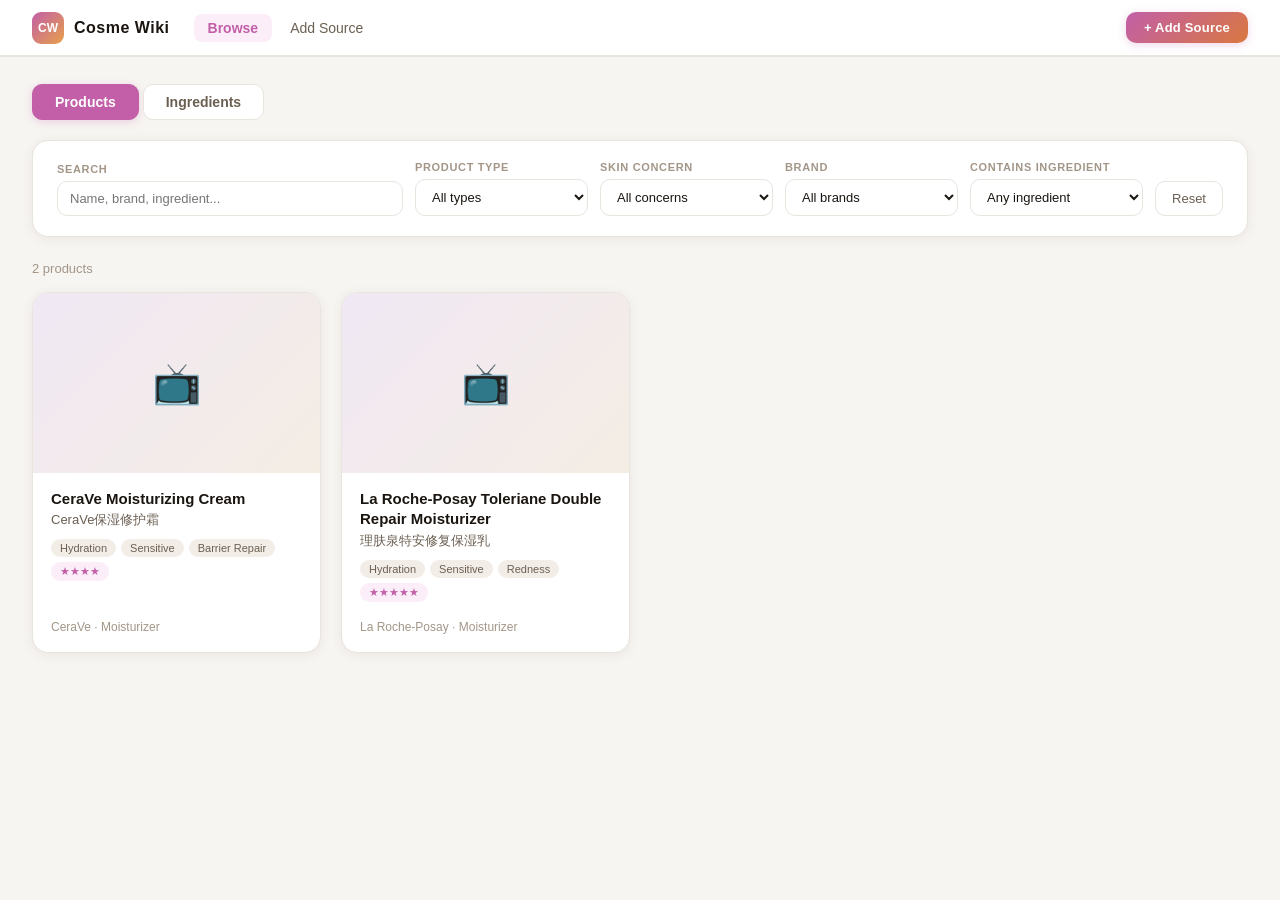
==== index.html @ 4647a8ac "Initial commit: Cosme Wiki product/ingredient database Static web app with bilingual EN/ZH product a" ====
<!DOCTYPE html>
<html lang="en">
<head>
  <meta charset="UTF-8">
  <meta name="viewport" content="width=device-width, initial-scale=1.0">
  <title>Cosme Wiki — Browse</title>
  <link rel="stylesheet" href="assets/style.css">
</head>
<body>

<div id="nav-placeholder"></div>

<div class="page">

  <!-- Tabs -->
  <div class="tabs" id="tabs">
    <button class="tab active" onclick="switchTab('products', this)">Products</button>
    <button class="tab" onclick="switchTab('ingredients', this)">Ingredients</button>
  </div>

  <!-- Filter bar -->
  <div class="filter-bar" id="filter-bar">
    <!-- Products filters -->
    <div class="filter-group filter-search" id="f-search-wrap">
      <div class="filter-label">Search</div>
      <input class="filter-input" id="f-search" type="text" placeholder="Name, brand, ingredient..." oninput="applyFilters()" />
    </div>
    <div class="filter-group" id="f-type-wrap">
      <div class="filter-label">Product type</div>
      <select class="filter-select" id="f-type" onchange="applyFilters()"><option value="">All types</option></select>
    </div>
    <div class="filter-group" id="f-concern-wrap">
      <div class="filter-label">Skin concern</div>
      <select class="filter-select" id="f-concern" onchange="applyFilters()"><option value="">All concerns</option></select>
    </div>
    <div class="filter-group" id="f-brand-wrap">
      <div class="filter-label">Brand</div>
      <select class="filter-select" id="f-brand" onchange="applyFilters()"><option value="">All brands</option></select>
    </div>
    <!-- Ingredients filters -->
    <div class="filter-group" id="f-func-wrap" style="display:none">
      <div class="filter-label">Function</div>
      <select class="filter-select" id="f-func" onchange="applyFilters()"><option value="">All functions</option></select>
    </div>
    <div class="filter-group" id="f-safety-wrap" style="display:none">
      <div class="filter-label">Safety</div>
      <select class="filter-select" id="f-safety" onchange="applyFilters()">
        <option value="">All</option>
        <option value="concern">Has concerns</option>
        <option value="allergen">Allergen</option>
        <option value="prohibited">Prohibited somewhere</option>
      </select>
    </div>
    <!-- Cross-ref: find products with ingredient -->
    <div class="filter-group" id="f-crossref-wrap">
      <div class="filter-label">Contains ingredient</div>
      <select class="filter-select" id="f-crossref" onchange="applyFilters()"><option value="">Any ingredient</option></select>
    </div>
    <button class="btn-reset" onclick="resetFilters()">Reset</button>
  </div>

  <div class="result-count" id="result-count"></div>

  <div class="card-grid" id="card-grid"></div>

</div>

<script src="assets/nav.js"></script>
<script>
var products = [];
var ingredients = [];
var currentTab = 'products';

function getRoot() {
  return '';
}

window.addEventListener('DOMContentLoaded', function() {
  renderNav('index');
  loadData();
});

function loadData() {
  Promise.all([
    fetch('data/products.json').then(function(r) { return r.json(); }),
    fetch('data/ingredients.json').then(function(r) { return r.json(); })
  ]).then(function(results) {
    products = results[0];
    ingredients = results[1];
    populateFilters();
    applyFilters();
  }).catch(function() {
    document.getElementById('card-grid').innerHTML = '<div class="empty-state">Could not load data. Open this page via a local server or from the E:\\cosme-wiki\\ folder.</div>';
  });
}

function populateFilters() {
  // Product types
  var types = [...new Set(products.map(function(p) { return p.type; }).filter(Boolean))].sort();
  var typeEl = document.getElementById('f-type');
  types.forEach(function(t) { typeEl.innerHTML += '<option value="' + escHtml(t) + '">' + escHtml(t) + '</option>'; });

  // Concerns
  var concerns = [...new Set(products.flatMap(function(p) { return p.concern_tags || []; }))].sort();
  var concernEl = document.getElementById('f-concern');
  concerns.forEach(function(c) { concernEl.innerHTML += '<option value="' + escHtml(c) + '">' + escHtml(c) + '</option>'; });

  // Brands
  var brands = [...new Set(products.map(function(p) { return p.brand; }).filter(Boolean))].sort();
  var brandEl = document.getElementById('f-brand');
  brands.forEach(function(b) { brandEl.innerHTML += '<option value="' + escHtml(b) + '">' + escHtml(b) + '</option>'; });

  // Ingredient functions
  var funcs = [...new Set(ingredients.flatMap(function(i) { return i.function || []; }))].sort();
  var funcEl = document.getElementById('f-func');
  funcs.forEach(function(f) { funcEl.innerHTML += '<option value="' + escHtml(f) + '">' + escHtml(f) + '</option>'; });

  // Cross-ref dropdown
  var crossEl = document.getElementById('f-crossref');
  ingredients.sort(function(a,b) { return (a.inci_name_en||'').localeCompare(b.inci_name_en||''); }).forEach(function(ing) {
    crossEl.innerHTML += '<option value="' + escHtml(ing.id) + '">' + escHtml(ing.inci_name_en) + (ing.name_zh ? ' / ' + escHtml(ing.name_zh) : '') + '</option>';
  });
}

function switchTab(tab, el) {
  currentTab = tab;
  document.querySelectorAll('.tab').forEach(function(t) { t.classList.remove('active'); });
  el.classList.add('active');

  var isProd = tab === 'products';
  document.getElementById('f-type-wrap').style.display = isProd ? '' : 'none';
  document.getElementById('f-concern-wrap').style.display = isProd ? '' : 'none';
  document.getElementById('f-brand-wrap').style.display = isProd ? '' : 'none';
  document.getElementById('f-crossref-wrap').style.display = isProd ? '' : 'none';
  document.getElementById('f-func-wrap').style.display = isProd ? 'none' : '';
  document.getElementById('f-safety-wrap').style.display = isProd ? 'none' : '';
  document.getElementById('f-search').placeholder = isProd ? 'Name, brand, ingredient...' : 'Name, function, Chinese name...';

  applyFilters();
}

function applyFilters() {
  var q = document.getElementById('f-search').value.trim().toLowerCase();

  if (currentTab === 'products') {
    var typeVal = document.getElementById('f-type').value;
    var concernVal = document.getElementById('f-concern').value;
    var brandVal = document.getElementById('f-brand').value;
    var crossVal = document.getElementById('f-crossref').value;

    var filtered = products.filter(function(p) {
      if (typeVal && p.type !== typeVal) return false;
      if (brandVal && p.brand !== brandVal) return false;
      if (concernVal && !(p.concern_tags || []).includes(concernVal)) return false;
      if (crossVal) {
        // Find ingredient INCI name
        var ing = ingredients.find(function(i) { return i.id === crossVal; });
        if (!ing) return false;
        var hasIt = (p.ingredients_inci || []).some(function(name) {
          return name.toLowerCase() === ing.inci_name_en.toLowerCase();
        });
        if (!hasIt) return false;
      }
      if (q) {
        var searchable = ((p.name || '') + ' ' + (p.name_zh || '') + ' ' + (p.brand || '') + ' ' + (p.ingredients_inci || []).join(' ')).toLowerCase();
        if (!searchable.includes(q)) return false;
      }
      return true;
    });

    renderProductCards(filtered);
    document.getElementById('result-count').textContent = filtered.length + ' product' + (filtered.length !== 1 ? 's' : '');

  } else {
    var funcVal = document.getElementById('f-func').value;
    var safetyVal = document.getElementById('f-safety').value;

    var filtered = ingredients.filter(function(ing) {
      if (funcVal && !(ing.function || []).includes(funcVal)) return false;
      if (safetyVal === 'concern' && !ing.concerns_en) return false;
      if (safetyVal === 'allergen' && !ing.allergen) return false;
      if (safetyVal === 'prohibited') {
        var ap = ing.approval || {};
        if (ap.EU !== 'prohibited' && ap.USA !== 'prohibited' && ap.China !== 'prohibited') return false;
      }
      if (q) {
        var searchable = ((ing.inci_name_en || '') + ' ' + (ing.name_zh || '') + ' ' + (ing.common_name_en || '') + ' ' + (ing.common_name_zh || '') + ' ' + (ing.function || []).join(' ')).toLowerCase();
        if (!searchable.includes(q)) return false;
      }
      return true;
    });

    renderIngredientCards(filtered);
    document.getElementById('result-count').textContent = filtered.length + ' ingredient' + (filtered.length !== 1 ? 's' : '');
  }
}

function renderProductCards(list) {
  var grid = document.getElementById('card-grid');
  if (!list.length) {
    grid.innerHTML = '<div class="empty-state">No products match your filters.</div>';
    return;
  }
  grid.innerHTML = list.map(function(p) {
    var imgHtml = p.photo
      ? '<div class="card-img"><img src="' + escHtml(p.photo) + '" alt="' + escHtml(p.name) + '" loading="lazy"></div>'
      : '<div class="card-img" style="font-size:40px;color:var(--muted)">&#128250;</div>';
    var tags = (p.concern_tags || []).slice(0, 3).map(function(t) { return '<span class="tag">' + escHtml(t) + '</span>'; }).join('');
    var stars = p.my_rating ? '<span class="tag tag-accent">' + '★'.repeat(p.my_rating) + '</span>' : '';
    return '<div class="card" onclick="window.location.href=\'product.html?id=' + escHtml(p.id) + '\'">' +
      imgHtml +
      '<div class="card-body">' +
        '<div class="card-name">' + escHtml(p.name) + '</div>' +
        (p.name_zh ? '<div class="card-name-zh">' + escHtml(p.name_zh) + '</div>' : '') +
        '<div class="tags">' + tags + stars + '</div>' +
        '<div class="card-brand">' + escHtml(p.brand || '') + ' &middot; ' + escHtml(p.type || '') + '</div>' +
      '</div>' +
    '</div>';
  }).join('');
}

function renderIngredientCards(list) {
  var grid = document.getElementById('card-grid');
  if (!list.length) {
    grid.innerHTML = '<div class="empty-state">No ingredients match your filters.</div>';
    return;
  }
  grid.innerHTML = list.map(function(ing) {
    var swatchHtml = ing.color_swatch
      ? '<div class="card-swatch" style="background:' + escHtml(ing.color_swatch) + '"></div>'
      : '<div class="card-img" style="font-size:40px;color:var(--muted)">&#9711;</div>';
    var funcs = (ing.function || []).slice(0, 3).map(function(f) { return '<span class="tag">' + escHtml(f) + '</span>'; }).join('');
    var ap = ing.approval || {};
    var apBadge = Object.keys(ap).length ? '<span class="tag ' + (ap.EU === 'prohibited' || ap.USA === 'prohibited' || ap.China === 'prohibited' ? 'tag-bad' : ap.EU === 'restricted' ? 'tag-warn' : 'tag-ok') + '">' + (ap.EU === 'prohibited' || ap.USA === 'prohibited' || ap.China === 'prohibited' ? 'Prohibited' : ap.EU === 'restricted' ? 'Restricted' : 'Approved') + '</span>' : '';
    return '<div class="card" onclick="window.location.href=\'ingredient.html?id=' + escHtml(ing.id) + '\'">' +
      swatchHtml +
      '<div class="card-body">' +
        '<div class="card-name">' + escHtml(ing.inci_name_en) + '</div>' +
        (ing.name_zh ? '<div class="card-name-zh">' + escHtml(ing.name_zh) + (ing.common_name_en ? ' &middot; ' + escHtml(ing.common_name_en) : '') + '</div>' : '') +
        '<div class="tags">' + funcs + apBadge + '</div>' +
      '</div>' +
    '</div>';
  }).join('');
}

function resetFilters() {
  document.getElementById('f-search').value = '';
  document.getElementById('f-type').value = '';
  document.getElementById('f-concern').value = '';
  document.getElementById('f-brand').value = '';
  document.getElementById('f-crossref').value = '';
  document.getElementById('f-func').value = '';
  document.getElementById('f-safety').value = '';
  applyFilters();
}

function escHtml(s) { return String(s || '').replace(/&/g,'&amp;').replace(/</g,'&lt;').replace(/>/g,'&gt;').replace(/"/g,'&quot;'); }
</script>
</body>
</html>
---- assets/style.css ----
:root {
  --bg: #f7f5f2;
  --surface: #ffffff;
  --surface2: #faf9f7;
  --border: #e8e4de;
  --accent: #c25fa8;
  --accent2: #e8a04a;
  --accent-soft: #fceef8;
  --text: #1a1510;
  --text2: #6b5f52;
  --muted: #a39688;
  --tag-bg: #f3ede8;
  --radius: 16px;
  --radius-sm: 10px;
  --shadow: 0 2px 12px rgba(60,30,10,0.07);
  --shadow-lg: 0 8px 32px rgba(60,30,10,0.12);
}

* { box-sizing: border-box; margin: 0; padding: 0; }

body {
  font-family: -apple-system, BlinkMacSystemFont, 'Segoe UI', 'PingFang SC', 'Microsoft YaHei', sans-serif;
  background: var(--bg);
  color: var(--text);
  min-height: 100vh;
}

a { color: inherit; text-decoration: none; }
a:hover { color: var(--accent); }

/* ── NAV ── */
.nav {
  background: var(--surface);
  border-bottom: 1px solid var(--border);
  padding: 0 32px;
  display: flex;
  align-items: center;
  gap: 24px;
  height: 56px;
  position: sticky;
  top: 0;
  z-index: 100;
  box-shadow: 0 1px 0 var(--border);
}

.nav-logo {
  display: flex;
  align-items: center;
  gap: 10px;
  font-size: 16px;
  font-weight: 800;
  letter-spacing: 0.5px;
  color: var(--text);
  flex-shrink: 0;
}

.nav-logo-mark {
  width: 32px; height: 32px;
  background: linear-gradient(135deg, #c25fa8, #e8a04a);
  border-radius: 9px;
  display: flex; align-items: center; justify-content: center;
  color: #fff;
  font-size: 12px;
  font-weight: 900;
  letter-spacing: 0;
}

.nav-links {
  display: flex;
  gap: 4px;
  flex: 1;
}

.nav-link {
  padding: 6px 14px;
  border-radius: 8px;
  font-size: 14px;
  font-weight: 500;
  color: var(--text2);
  transition: all 0.12s;
}

.nav-link:hover { background: var(--tag-bg); color: var(--text); }
.nav-link.active { background: var(--accent-soft); color: var(--accent); font-weight: 600; }

.nav-right {
  margin-left: auto;
}

.btn-ingest {
  padding: 8px 18px;
  background: linear-gradient(135deg, #c25fa8, #d97840);
  color: #fff;
  border: none;
  border-radius: 10px;
  font-size: 13px;
  font-weight: 700;
  cursor: pointer;
  font-family: inherit;
  letter-spacing: 0.2px;
  box-shadow: 0 2px 8px rgba(194,95,168,0.25);
  transition: all 0.12s;
  text-decoration: none;
  display: inline-block;
}

.btn-ingest:hover {
  background: linear-gradient(135deg, #a84d91, #c06830);
  box-shadow: 0 4px 14px rgba(194,95,168,0.35);
  color: #fff;
}

/* ── PAGE LAYOUT ── */
.page { max-width: 1280px; margin: 0 auto; padding: 28px 32px 64px; }
.page-sm { max-width: 720px; margin: 0 auto; padding: 28px 24px 64px; }

/* ── FILTER BAR ── */
.filter-bar {
  background: var(--surface);
  border: 1px solid var(--border);
  border-radius: var(--radius);
  padding: 20px 24px;
  margin-bottom: 24px;
  display: flex;
  flex-wrap: wrap;
  gap: 12px;
  align-items: flex-end;
  box-shadow: var(--shadow);
}

.filter-group { display: flex; flex-direction: column; gap: 6px; min-width: 140px; flex: 1; }
.filter-label { font-size: 11px; font-weight: 600; text-transform: uppercase; letter-spacing: 0.06em; color: var(--muted); }

.filter-input,
.filter-select {
  padding: 9px 12px;
  border: 1.5px solid var(--border);
  border-radius: var(--radius-sm);
  font-size: 13px;
  font-family: inherit;
  color: var(--text);
  background: var(--surface);
  outline: none;
  transition: border-color 0.12s;
  width: 100%;
}

.filter-input:focus,
.filter-select:focus { border-color: var(--accent); }

.filter-search { flex: 2; min-width: 200px; }

.btn-reset {
  padding: 9px 16px;
  border: 1.5px solid var(--border);
  background: var(--surface);
  border-radius: var(--radius-sm);
  font-size: 13px;
  font-family: inherit;
  color: var(--text2);
  cursor: pointer;
  align-self: flex-end;
  white-space: nowrap;
  transition: all 0.12s;
}
.btn-reset:hover { border-color: var(--accent); color: var(--accent); }

/* ── TABS ── */
.tabs {
  display: flex;
  gap: 4px;
  margin-bottom: 20px;
}

.tab {
  padding: 9px 22px;
  border-radius: var(--radius-sm);
  font-size: 14px;
  font-weight: 600;
  cursor: pointer;
  border: 1.5px solid var(--border);
  background: var(--surface);
  color: var(--text2);
  transition: all 0.12s;
}

.tab:hover { background: var(--tag-bg); color: var(--text); }
.tab.active { background: var(--accent); color: #fff; border-color: var(--accent); box-shadow: 0 2px 8px rgba(194,95,168,0.25); }

/* ── RESULT COUNT ── */
.result-count { font-size: 13px; color: var(--muted); margin-bottom: 16px; }

/* ── CARD GRID ── */
.card-grid {
  display: grid;
  grid-template-columns: repeat(auto-fill, minmax(260px, 1fr));
  gap: 20px;
}

.card {
  background: var(--surface);
  border: 1px solid var(--border);
  border-radius: var(--radius);
  overflow: hidden;
  box-shadow: var(--shadow);
  transition: box-shadow 0.15s, transform 0.15s;
  cursor: pointer;
  display: flex;
  flex-direction: column;
}

.card:hover {
  box-shadow: var(--shadow-lg);
  transform: translateY(-2px);
}

.card-img {
  width: 100%;
  height: 180px;
  object-fit: cover;
  background: linear-gradient(135deg, #f0e8f4, #f4ede4);
  display: flex;
  align-items: center;
  justify-content: center;
  font-size: 48px;
  color: var(--muted);
  flex-shrink: 0;
}

.card-img img { width: 100%; height: 100%; object-fit: cover; }

.card-swatch {
  width: 100%;
  height: 80px;
  flex-shrink: 0;
}

.card-body { padding: 16px 18px 18px; flex: 1; display: flex; flex-direction: column; }

.card-name {
  font-size: 15px;
  font-weight: 700;
  color: var(--text);
  margin-bottom: 2px;
  line-height: 1.35;
}

.card-name-zh {
  font-size: 13px;
  color: var(--text2);
  margin-bottom: 10px;
}

.tags { display: flex; flex-wrap: wrap; gap: 5px; margin-bottom: 10px; }

.tag {
  font-size: 11px;
  padding: 3px 9px;
  border-radius: 20px;
  background: var(--tag-bg);
  color: var(--text2);
  font-weight: 500;
}

.tag-accent { background: var(--accent-soft); color: var(--accent); }
.tag-warn { background: #fff3e8; color: #c06830; }
.tag-ok { background: #e8f5ee; color: #2e7d52; }
.tag-bad { background: #fceae8; color: #c03020; }
.tag-nr { background: #f3f0e8; color: #8b7a40; }

.card-brand { font-size: 12px; color: var(--muted); margin-top: auto; padding-top: 8px; }

/* ── EMPTY STATE ── */
.empty-state {
  grid-column: 1 / -1;
  text-align: center;
  padding: 64px 32px;
  color: var(--muted);
  font-size: 14px;
}

/* ── DETAIL PAGES ── */
.detail-grid {
  display: grid;
  grid-template-columns: 360px 1fr;
  gap: 32px;
  align-items: start;
}

@media (max-width: 900px) {
  .detail-grid { grid-template-columns: 1fr; }
}

.detail-photo {
  background: linear-gradient(135deg, #f0e8f4, #f4ede4);
  border-radius: var(--radius);
  overflow: hidden;
  aspect-ratio: 1;
  display: flex;
  align-items: center;
  justify-content: center;
  border: 1px solid var(--border);
  font-size: 80px;
  color: var(--muted);
  box-shadow: var(--shadow);
}

.detail-photo img { width: 100%; height: 100%; object-fit: cover; }

.detail-panel {
  display: flex;
  flex-direction: column;
  gap: 24px;
}

.detail-section {
  background: var(--surface);
  border: 1px solid var(--border);
  border-radius: var(--radius);
  padding: 22px 24px;
  box-shadow: var(--shadow);
}

.detail-section-title {
  font-size: 11px;
  font-weight: 700;
  text-transform: uppercase;
  letter-spacing: 0.08em;
  color: var(--muted);
  margin-bottom: 14px;
}

.detail-name {
  font-size: 26px;
  font-weight: 800;
  color: var(--text);
  line-height: 1.2;
  margin-bottom: 4px;
}

.detail-name-zh {
  font-size: 18px;
  color: var(--text2);
  margin-bottom: 12px;
}

.detail-brand { font-size: 14px; color: var(--muted); margin-bottom: 14px; }

.kv-table { width: 100%; border-collapse: collapse; }
.kv-table tr td { padding: 7px 0; font-size: 14px; vertical-align: top; }
.kv-table tr td:first-child { color: var(--muted); width: 140px; font-size: 13px; }
.kv-table tr + tr td { border-top: 1px solid var(--border); }

.approval-grid {
  display: grid;
  grid-template-columns: repeat(3, 1fr);
  gap: 10px;
}

.approval-cell {
  background: var(--surface2);
  border: 1px solid var(--border);
  border-radius: var(--radius-sm);
  padding: 10px 12px;
  text-align: center;
}

.approval-country { font-size: 11px; font-weight: 700; color: var(--muted); text-transform: uppercase; letter-spacing: 0.06em; margin-bottom: 4px; }
.approval-badge { font-size: 12px; font-weight: 700; padding: 3px 10px; border-radius: 20px; display: inline-block; }
.badge-approved { background: #e8f5ee; color: #2e7d52; }
.badge-restricted { background: #fff3e8; color: #c06830; }
.badge-prohibited { background: #fceae8; color: #c03020; }
.badge-notlisted { background: var(--tag-bg); color: var(--muted); }

.usage-grid {
  display: grid;
  grid-template-columns: repeat(4, 1fr);
  gap: 8px;
}

.usage-cell {
  background: var(--surface2);
  border: 1px solid var(--border);
  border-radius: var(--radius-sm);
  padding: 10px 8px;
  text-align: center;
}

.usage-area { font-size: 11px; font-weight: 700; color: var(--muted); text-transform: uppercase; letter-spacing: 0.05em; margin-bottom: 5px; }
.usage-code { font-size: 16px; font-weight: 800; }
.code-M { color: #2e7d52; }
.code-S { color: #c06830; }
.code-NR { color: #a08040; }
.code-X { color: #c03020; }

.ingredient-list { display: flex; flex-direction: column; gap: 2px; }

.ingredient-item {
  padding: 8px 12px;
  border-radius: 8px;
  font-size: 13px;
  display: flex;
  align-items: center;
  gap: 8px;
  transition: background 0.1s;
}

.ingredient-item:hover { background: var(--tag-bg); }

.ingredient-item a {
  color: var(--accent);
  font-weight: 500;
  text-decoration: none;
}

.ingredient-item a:hover { text-decoration: underline; }

.ingredient-item.no-link { color: var(--text2); }
.ingredient-idx { color: var(--muted); font-size: 11px; min-width: 22px; }

.products-grid {
  display: grid;
  grid-template-columns: repeat(auto-fill, minmax(180px, 1fr));
  gap: 12px;
}

.mini-card {
  background: var(--surface2);
  border: 1px solid var(--border);
  border-radius: var(--radius-sm);
  padding: 14px;
  cursor: pointer;
  transition: box-shadow 0.12s;
}

.mini-card:hover { box-shadow: var(--shadow-lg); }
.mini-card-name { font-size: 13px; font-weight: 700; margin-bottom: 3px; }
.mini-card-sub { font-size: 11px; color: var(--muted); }

.swatch-strip {
  width: 100%;
  height: 12px;
  border-radius: 6px;
  margin-top: 10px;
}

.rating { color: var(--accent); font-size: 18px; letter-spacing: 1px; }

/* ── BACK LINK ── */
.back-link {
  display: inline-flex;
  align-items: center;
  gap: 6px;
  font-size: 13px;
  color: var(--muted);
  margin-bottom: 20px;
  padding: 6px 12px;
  border-radius: 8px;
  transition: all 0.12s;
}
.back-link:hover { background: var(--tag-bg); color: var(--text); }

/* ── INGEST PAGE ── */
.ingest-container { max-width: 680px; margin: 0 auto; padding: 28px 24px 64px; }

.ingest-card {
  background: var(--surface);
  border: 1px solid var(--border);
  border-radius: var(--radius);
  padding: 28px;
  margin-bottom: 16px;
  box-shadow: var(--shadow);
}

.section-label {
  font-size: 11px;
  font-weight: 700;
  text-transform: uppercase;
  letter-spacing: 0.08em;
  color: var(--muted);
  margin-bottom: 12px;
}

.type-tabs { display: flex; gap: 8px; margin-bottom: 20px; flex-wrap: wrap; }

.type-tab {
  padding: 7px 16px;
  border-radius: 20px;
  border: 1.5px solid var(--border);
  background: var(--surface);
  font-size: 13px;
  font-weight: 500;
  cursor: pointer;
  color: var(--text2);
  transition: all 0.12s;
  font-family: inherit;
}

.type-tab:hover { border-color: var(--accent); color: var(--accent); background: var(--accent-soft); }
.type-tab.active { background: linear-gradient(135deg, #c25fa8, #d97840); border-color: transparent; color: white; box-shadow: 0 2px 8px rgba(194,95,168,0.3); }

.ingest-input,
.ingest-textarea {
  width: 100%;
  padding: 11px 14px;
  border: 1.5px solid var(--border);
  border-radius: var(--radius-sm);
  font-size: 14px;
  font-family: inherit;
  color: var(--text);
  background: var(--surface);
  outline: none;
  transition: border-color 0.12s;
  margin-bottom: 0;
}

.ingest-input:focus, .ingest-textarea:focus { border-color: var(--accent); box-shadow: 0 0 0 3px rgba(194,95,168,0.12); }
.ingest-textarea { resize: vertical; min-height: 100px; }

.entry-type-row { display: flex; gap: 8px; margin-bottom: 20px; flex-wrap: wrap; }

.entry-type-btn {
  padding: 7px 18px;
  border-radius: 20px;
  border: 1.5px solid var(--border);
  background: var(--surface);
  font-size: 13px;
  font-weight: 500;
  cursor: pointer;
  color: var(--text2);
  transition: all 0.12s;
  font-family: inherit;
}
.entry-type-btn:hover { border-color: var(--accent); color: var(--accent); }
.entry-type-btn.active { background: var(--accent-soft); color: var(--accent); border-color: var(--accent); font-weight: 700; }

.btn-primary {
  width: 100%;
  padding: 14px;
  background: linear-gradient(135deg, #c25fa8, #d97840);
  color: white;
  border: none;
  border-radius: 12px;
  font-size: 15px;
  font-weight: 700;
  cursor: pointer;
  font-family: inherit;
  transition: all 0.12s;
  box-shadow: 0 4px 14px rgba(194,95,168,0.3);
  letter-spacing: 0.01em;
}
.btn-primary:hover { background: linear-gradient(135deg, #a84d91, #c06830); box-shadow: 0 6px 18px rgba(194,95,168,0.4); transform: translateY(-1px); }
.btn-primary:active { transform: translateY(0); }
.btn-primary:disabled { background: var(--border); box-shadow: none; cursor: not-allowed; }

.queue-header { display: flex; align-items: center; justify-content: space-between; margin-bottom: 14px; }
.queue-count { background: linear-gradient(135deg, #c25fa8, #d97840); color: white; font-size: 11px; font-weight: 700; padding: 2px 8px; border-radius: 10px; }
.queue-empty { text-align: center; padding: 24px; color: var(--muted); font-size: 14px; }

.queue-item { display: flex; align-items: flex-start; gap: 12px; padding: 12px 0; border-bottom: 1px solid var(--border); }
.queue-item:last-child { border-bottom: none; }
.queue-item-icon { width: 32px; height: 32px; border-radius: 8px; background: var(--tag-bg); display: flex; align-items: center; justify-content: center; font-size: 13px; font-weight: 700; color: var(--accent); flex-shrink: 0; }
.queue-item-body { flex: 1; min-width: 0; }
.queue-item-source { font-size: 13px; font-weight: 500; white-space: nowrap; overflow: hidden; text-overflow: ellipsis; margin-bottom: 3px; }
.queue-item-meta { display: flex; gap: 6px; flex-wrap: wrap; }
.meta-pill { font-size: 11px; padding: 2px 8px; border-radius: 10px; background: var(--tag-bg); color: var(--text2); }
.queue-item-remove { cursor: pointer; color: var(--muted); font-size: 16px; padding: 2px; flex-shrink: 0; line-height: 1; }
.queue-item-remove:hover { color: #c03020; }

.queue-actions { display: flex; gap: 8px; margin-top: 14px; }

.btn-copy {
  flex: 1;
  padding: 11px;
  background: var(--accent-soft);
  color: var(--accent);
  border: 1.5px solid rgba(194,95,168,0.3);
  border-radius: var(--radius-sm);
  font-size: 13px;
  font-weight: 600;
  cursor: pointer;
  font-family: inherit;
  transition: all 0.12s;
}

.btn-copy:hover { background: linear-gradient(135deg, #c25fa8, #d97840); color: white; border-color: transparent; }

.btn-ghost {
  padding: 11px 16px;
  border: 1.5px solid var(--border);
  background: white;
  border-radius: var(--radius-sm);
  font-size: 13px;
  cursor: pointer;
  color: var(--text2);
  font-family: inherit;
  transition: all 0.12s;
}
.btn-ghost:hover { border-color: var(--accent); color: var(--accent); }

.toast {
  position: fixed;
  bottom: 24px;
  left: 50%;
  transform: translateX(-50%) translateY(80px);
  background: #2e7d32;
  color: white;
  padding: 12px 20px;
  border-radius: 12px;
  font-size: 14px;
  font-weight: 500;
  transition: transform 0.3s ease;
  z-index: 1000;
  white-space: nowrap;
  box-shadow: 0 4px 16px rgba(0,0,0,0.15);
}
.toast.show { transform: translateX(-50%) translateY(0); }

@media (max-width: 768px) {
  .nav { padding: 0 16px; }
  .page { padding: 20px 16px 48px; }
  .filter-bar { gap: 10px; }
  .detail-grid { grid-template-columns: 1fr; }
  .approval-grid { grid-template-columns: repeat(3, 1fr); }
  .usage-grid { grid-template-columns: repeat(4, 1fr); }
}
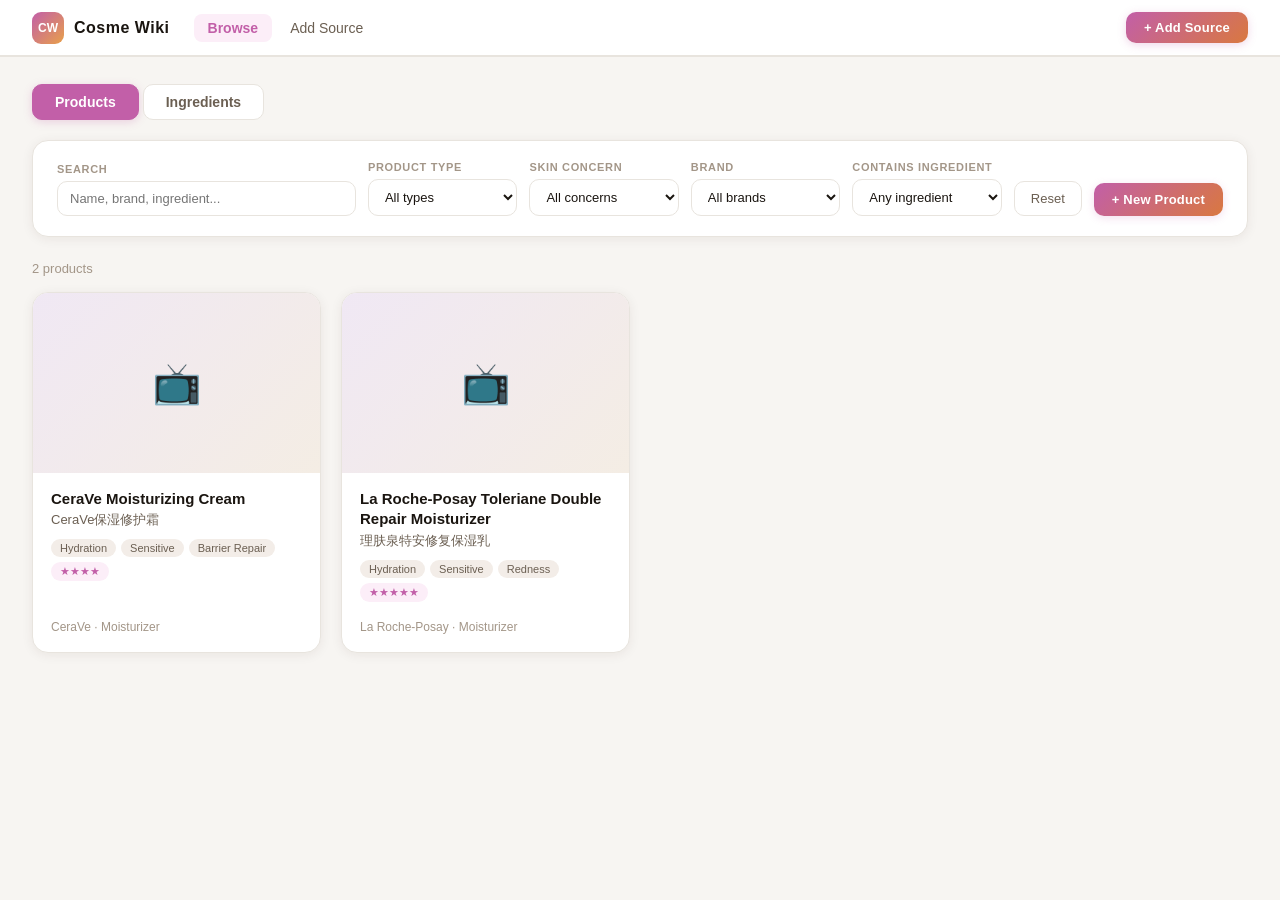
==== commit f166235c: "feat: inline edit on product/ingredient pages, new product form, bilingual ingredient list - product" ====
--- a/index.html
+++ b/index.html
@@ -12,15 +12,12 @@
 
 <div class="page">
 
-  <!-- Tabs -->
   <div class="tabs" id="tabs">
     <button class="tab active" onclick="switchTab('products', this)">Products</button>
     <button class="tab" onclick="switchTab('ingredients', this)">Ingredients</button>
   </div>
 
-  <!-- Filter bar -->
   <div class="filter-bar" id="filter-bar">
-    <!-- Products filters -->
     <div class="filter-group filter-search" id="f-search-wrap">
       <div class="filter-label">Search</div>
       <input class="filter-input" id="f-search" type="text" placeholder="Name, brand, ingredient..." oninput="applyFilters()" />
@@ -37,7 +34,6 @@
       <div class="filter-label">Brand</div>
       <select class="filter-select" id="f-brand" onchange="applyFilters()"><option value="">All brands</option></select>
     </div>
-    <!-- Ingredients filters -->
     <div class="filter-group" id="f-func-wrap" style="display:none">
       <div class="filter-label">Function</div>
       <select class="filter-select" id="f-func" onchange="applyFilters()"><option value="">All functions</option></select>
@@ -51,73 +47,188 @@
         <option value="prohibited">Prohibited somewhere</option>
       </select>
     </div>
-    <!-- Cross-ref: find products with ingredient -->
     <div class="filter-group" id="f-crossref-wrap">
       <div class="filter-label">Contains ingredient</div>
       <select class="filter-select" id="f-crossref" onchange="applyFilters()"><option value="">Any ingredient</option></select>
     </div>
     <button class="btn-reset" onclick="resetFilters()">Reset</button>
+    <button class="btn-add-product" id="btn-add-product" onclick="openNewProductModal()">+ New Product</button>
   </div>
 
   <div class="result-count" id="result-count"></div>
-
   <div class="card-grid" id="card-grid"></div>
 
 </div>
 
+<!-- ── NEW PRODUCT MODAL ── -->
+<div id="new-product-overlay" style="display:none;position:fixed;inset:0;background:rgba(26,21,16,0.55);backdrop-filter:blur(4px);z-index:300;overflow-y:auto;padding:24px 16px;">
+  <div style="max-width:680px;margin:0 auto;background:var(--surface);border-radius:var(--radius);padding:32px;box-shadow:var(--shadow-lg);">
+
+    <div style="display:flex;align-items:center;justify-content:space-between;margin-bottom:24px;">
+      <div style="font-size:18px;font-weight:800;">New Product</div>
+      <button onclick="closeNewProductModal()" style="background:none;border:none;font-size:22px;cursor:pointer;color:var(--muted);padding:2px 6px;">&times;</button>
+    </div>
+
+    <!-- Homemade toggle -->
+    <div class="edit-field">
+      <label style="display:flex;align-items:center;gap:10px;font-size:14px;cursor:pointer;">
+        <input type="checkbox" id="np-homemade" style="width:16px;height:16px;">
+        <span>This is a product I made myself (homemade / DIY)</span>
+      </label>
+    </div>
+
+    <div style="display:grid;grid-template-columns:1fr 1fr;gap:16px;">
+      <div class="edit-field">
+        <div class="edit-field-label">Product name (EN) *</div>
+        <input type="text" id="np-name" class="ingest-input" placeholder="e.g. CeraVe Moisturizing Cream">
+      </div>
+      <div class="edit-field">
+        <div class="edit-field-label">Product name (ZH)</div>
+        <input type="text" id="np-name-zh" class="ingest-input" placeholder="中文名称">
+      </div>
+      <div class="edit-field">
+        <div class="edit-field-label">Brand *</div>
+        <input type="text" id="np-brand" class="ingest-input" placeholder="e.g. CeraVe (or your name for homemade)">
+      </div>
+      <div class="edit-field">
+        <div class="edit-field-label">Product type</div>
+        <input type="text" id="np-type" class="ingest-input" list="np-type-list" placeholder="Moisturizer, Serum...">
+        <datalist id="np-type-list">
+          <option value="Moisturizer"><option value="Serum"><option value="Cleanser">
+          <option value="Toner"><option value="Sunscreen"><option value="Foundation">
+          <option value="Lipstick"><option value="Eyeshadow"><option value="Blush">
+          <option value="Primer"><option value="Mask"><option value="Eye Cream">
+          <option value="Body Lotion"><option value="Oil"><option value="Other">
+        </datalist>
+      </div>
+      <div class="edit-field">
+        <div class="edit-field-label">Type (ZH)</div>
+        <input type="text" id="np-type-zh" class="ingest-input" placeholder="保湿霜, 精华...">
+      </div>
+      <div class="edit-field">
+        <div class="edit-field-label">Price</div>
+        <input type="text" id="np-price" class="ingest-input" placeholder="e.g. $18 / ¥120">
+      </div>
+    </div>
+
+    <div class="edit-field">
+      <div class="edit-field-label">Skin type (comma-separated)</div>
+      <input type="text" id="np-skin-type" class="ingest-input" placeholder="Dry, Normal, Oily, Sensitive, All">
+    </div>
+
+    <div class="edit-field">
+      <div class="edit-field-label">Concern tags (comma-separated)</div>
+      <input type="text" id="np-concerns" class="ingest-input" placeholder="Hydration, Anti-aging, Brightening...">
+    </div>
+
+    <!-- Ingredient list builder -->
+    <div class="edit-field">
+      <div class="edit-field-label">Ingredients (INCI list)</div>
+      <div style="font-size:11px;color:var(--muted);margin-bottom:8px;">One ingredient per row. Add percentage or grammage in the second column if known.</div>
+      <div id="np-ing-list"></div>
+      <button class="btn-ghost" style="margin-top:8px;font-size:12px;padding:6px 12px;" onclick="addIngredientRow()">+ Add ingredient</button>
+    </div>
+
+    <!-- Where to buy -->
+    <div class="edit-field">
+      <div class="edit-field-label">Where to Buy</div>
+      <div id="np-buy-list"></div>
+      <button class="btn-ghost" style="margin-top:8px;font-size:12px;padding:6px 12px;" onclick="addNpBuyRow()">+ Add store</button>
+    </div>
+
+    <!-- Photo -->
+    <div class="edit-field">
+      <div class="edit-field-label">Photo</div>
+      <div id="np-photo-preview" style="margin-bottom:8px;"></div>
+      <input type="file" id="np-photo-input" accept="image/*" onchange="handleNpPhoto(this)">
+    </div>
+
+    <!-- My rating -->
+    <div class="edit-field">
+      <div class="edit-field-label">My Rating</div>
+      <div class="star-picker" id="np-star-picker">
+        <span class="star-btn" data-val="1" onclick="setNpRating(1)">&#9734;</span>
+        <span class="star-btn" data-val="2" onclick="setNpRating(2)">&#9734;</span>
+        <span class="star-btn" data-val="3" onclick="setNpRating(3)">&#9734;</span>
+        <span class="star-btn" data-val="4" onclick="setNpRating(4)">&#9734;</span>
+        <span class="star-btn" data-val="5" onclick="setNpRating(5)">&#9734;</span>
+      </div>
+    </div>
+
+    <!-- Notes -->
+    <div class="edit-field">
+      <div class="edit-field-label">My Notes</div>
+      <textarea id="np-notes" class="ingest-textarea" style="min-height:70px;" placeholder="Texture, scent, how it works for you..."></textarea>
+    </div>
+
+    <div id="np-error" style="color:#c03020;font-size:13px;margin-bottom:12px;display:none;"></div>
+
+    <div style="display:flex;gap:10px;">
+      <button class="btn-primary" style="flex:1;padding:14px;" onclick="saveNewProduct()">Add Product</button>
+      <button class="btn-ghost" onclick="closeNewProductModal()">Cancel</button>
+    </div>
+
+  </div>
+</div>
+
+<script src="data/products.js"></script>
+<script src="data/ingredients.js"></script>
 <script src="assets/nav.js"></script>
 <script>
-var products = [];
-var ingredients = [];
 var currentTab = 'products';
-
-function getRoot() {
-  return '';
-}
+var npRating = 0;
+var npPhotoDataUrl = '';
+var npIngRows = [{ inci: '', pct: '' }];
+var npBuyRows = [{ store: '', url: '' }];
+
+function loadMergedProducts() {
+  var base = typeof COSME_PRODUCTS !== 'undefined' ? COSME_PRODUCTS : [];
+  var newProds = [];
+  try { newProds = JSON.parse(localStorage.getItem('cosme-new-products') || '[]'); } catch(e){}
+  return base.concat(newProds).map(function(p) {
+    var edit = null;
+    try { edit = JSON.parse(localStorage.getItem('cosme-edits-product-' + p.id)); } catch(e){}
+    return edit ? Object.assign({}, p, edit) : p;
+  });
+}
+
+function loadMergedIngredients() {
+  var base = typeof COSME_INGREDIENTS !== 'undefined' ? COSME_INGREDIENTS : [];
+  return base.map(function(i) {
+    var edit = null;
+    try { edit = JSON.parse(localStorage.getItem('cosme-edits-ingredient-' + i.id)); } catch(e){}
+    return edit ? Object.assign({}, i, edit) : i;
+  });
+}
+
+var products = loadMergedProducts();
+var ingredients = loadMergedIngredients();
 
 window.addEventListener('DOMContentLoaded', function() {
   renderNav('index');
-  loadData();
+  populateFilters();
+  applyFilters();
 });
 
-function loadData() {
-  Promise.all([
-    fetch('data/products.json').then(function(r) { return r.json(); }),
-    fetch('data/ingredients.json').then(function(r) { return r.json(); })
-  ]).then(function(results) {
-    products = results[0];
-    ingredients = results[1];
-    populateFilters();
-    applyFilters();
-  }).catch(function() {
-    document.getElementById('card-grid').innerHTML = '<div class="empty-state">Could not load data. Open this page via a local server or from the E:\\cosme-wiki\\ folder.</div>';
-  });
-}
-
 function populateFilters() {
-  // Product types
   var types = [...new Set(products.map(function(p) { return p.type; }).filter(Boolean))].sort();
   var typeEl = document.getElementById('f-type');
   types.forEach(function(t) { typeEl.innerHTML += '<option value="' + escHtml(t) + '">' + escHtml(t) + '</option>'; });
 
-  // Concerns
   var concerns = [...new Set(products.flatMap(function(p) { return p.concern_tags || []; }))].sort();
   var concernEl = document.getElementById('f-concern');
   concerns.forEach(function(c) { concernEl.innerHTML += '<option value="' + escHtml(c) + '">' + escHtml(c) + '</option>'; });
 
-  // Brands
   var brands = [...new Set(products.map(function(p) { return p.brand; }).filter(Boolean))].sort();
   var brandEl = document.getElementById('f-brand');
   brands.forEach(function(b) { brandEl.innerHTML += '<option value="' + escHtml(b) + '">' + escHtml(b) + '</option>'; });
 
-  // Ingredient functions
   var funcs = [...new Set(ingredients.flatMap(function(i) { return i.function || []; }))].sort();
   var funcEl = document.getElementById('f-func');
   funcs.forEach(function(f) { funcEl.innerHTML += '<option value="' + escHtml(f) + '">' + escHtml(f) + '</option>'; });
 
-  // Cross-ref dropdown
   var crossEl = document.getElementById('f-crossref');
-  ingredients.sort(function(a,b) { return (a.inci_name_en||'').localeCompare(b.inci_name_en||''); }).forEach(function(ing) {
+  [...ingredients].sort(function(a,b) { return (a.inci_name_en||'').localeCompare(b.inci_name_en||''); }).forEach(function(ing) {
     crossEl.innerHTML += '<option value="' + escHtml(ing.id) + '">' + escHtml(ing.inci_name_en) + (ing.name_zh ? ' / ' + escHtml(ing.name_zh) : '') + '</option>';
   });
 }
@@ -126,7 +237,6 @@
   currentTab = tab;
   document.querySelectorAll('.tab').forEach(function(t) { t.classList.remove('active'); });
   el.classList.add('active');
-
   var isProd = tab === 'products';
   document.getElementById('f-type-wrap').style.display = isProd ? '' : 'none';
   document.getElementById('f-concern-wrap').style.display = isProd ? '' : 'none';
@@ -134,47 +244,38 @@
   document.getElementById('f-crossref-wrap').style.display = isProd ? '' : 'none';
   document.getElementById('f-func-wrap').style.display = isProd ? 'none' : '';
   document.getElementById('f-safety-wrap').style.display = isProd ? 'none' : '';
+  document.getElementById('btn-add-product').style.display = isProd ? '' : 'none';
   document.getElementById('f-search').placeholder = isProd ? 'Name, brand, ingredient...' : 'Name, function, Chinese name...';
-
   applyFilters();
 }
 
 function applyFilters() {
   var q = document.getElementById('f-search').value.trim().toLowerCase();
-
   if (currentTab === 'products') {
     var typeVal = document.getElementById('f-type').value;
     var concernVal = document.getElementById('f-concern').value;
     var brandVal = document.getElementById('f-brand').value;
     var crossVal = document.getElementById('f-crossref').value;
-
     var filtered = products.filter(function(p) {
       if (typeVal && p.type !== typeVal) return false;
       if (brandVal && p.brand !== brandVal) return false;
       if (concernVal && !(p.concern_tags || []).includes(concernVal)) return false;
       if (crossVal) {
-        // Find ingredient INCI name
         var ing = ingredients.find(function(i) { return i.id === crossVal; });
         if (!ing) return false;
-        var hasIt = (p.ingredients_inci || []).some(function(name) {
-          return name.toLowerCase() === ing.inci_name_en.toLowerCase();
-        });
-        if (!hasIt) return false;
+        if (!(p.ingredients_inci || []).some(function(n) { return n.toLowerCase() === ing.inci_name_en.toLowerCase(); })) return false;
       }
       if (q) {
-        var searchable = ((p.name || '') + ' ' + (p.name_zh || '') + ' ' + (p.brand || '') + ' ' + (p.ingredients_inci || []).join(' ')).toLowerCase();
-        if (!searchable.includes(q)) return false;
+        var s = ((p.name||'') + ' ' + (p.name_zh||'') + ' ' + (p.brand||'') + ' ' + (p.ingredients_inci||[]).join(' ')).toLowerCase();
+        if (!s.includes(q)) return false;
       }
       return true;
     });
-
     renderProductCards(filtered);
     document.getElementById('result-count').textContent = filtered.length + ' product' + (filtered.length !== 1 ? 's' : '');
-
   } else {
     var funcVal = document.getElementById('f-func').value;
     var safetyVal = document.getElementById('f-safety').value;
-
     var filtered = ingredients.filter(function(ing) {
       if (funcVal && !(ing.function || []).includes(funcVal)) return false;
       if (safetyVal === 'concern' && !ing.concerns_en) return false;
@@ -184,12 +285,11 @@
         if (ap.EU !== 'prohibited' && ap.USA !== 'prohibited' && ap.China !== 'prohibited') return false;
       }
       if (q) {
-        var searchable = ((ing.inci_name_en || '') + ' ' + (ing.name_zh || '') + ' ' + (ing.common_name_en || '') + ' ' + (ing.common_name_zh || '') + ' ' + (ing.function || []).join(' ')).toLowerCase();
-        if (!searchable.includes(q)) return false;
+        var s = ((ing.inci_name_en||'') + ' ' + (ing.name_zh||'') + ' ' + (ing.common_name_en||'') + ' ' + (ing.common_name_zh||'') + ' ' + (ing.function||[]).join(' ')).toLowerCase();
+        if (!s.includes(q)) return false;
       }
       return true;
     });
-
     renderIngredientCards(filtered);
     document.getElementById('result-count').textContent = filtered.length + ' ingredient' + (filtered.length !== 1 ? 's' : '');
   }
@@ -197,22 +297,20 @@
 
 function renderProductCards(list) {
   var grid = document.getElementById('card-grid');
-  if (!list.length) {
-    grid.innerHTML = '<div class="empty-state">No products match your filters.</div>';
-    return;
-  }
+  if (!list.length) { grid.innerHTML = '<div class="empty-state">No products match your filters.</div>'; return; }
   grid.innerHTML = list.map(function(p) {
     var imgHtml = p.photo
       ? '<div class="card-img"><img src="' + escHtml(p.photo) + '" alt="' + escHtml(p.name) + '" loading="lazy"></div>'
       : '<div class="card-img" style="font-size:40px;color:var(--muted)">&#128250;</div>';
     var tags = (p.concern_tags || []).slice(0, 3).map(function(t) { return '<span class="tag">' + escHtml(t) + '</span>'; }).join('');
-    var stars = p.my_rating ? '<span class="tag tag-accent">' + '★'.repeat(p.my_rating) + '</span>' : '';
-    return '<div class="card" onclick="window.location.href=\'product.html?id=' + escHtml(p.id) + '\'">' +
+    var stars = p.my_rating ? '<span class="tag tag-accent">' + '&#9733;'.repeat(p.my_rating) + '</span>' : '';
+    var homemadeBadge = p.is_homemade ? '<span class="tag tag-ok" style="font-size:10px;">Homemade</span>' : '';
+    return '<div class="card" onclick="location.href=\'product.html?id=' + escHtml(p.id) + '\'">' +
       imgHtml +
       '<div class="card-body">' +
         '<div class="card-name">' + escHtml(p.name) + '</div>' +
         (p.name_zh ? '<div class="card-name-zh">' + escHtml(p.name_zh) + '</div>' : '') +
-        '<div class="tags">' + tags + stars + '</div>' +
+        '<div class="tags">' + tags + stars + homemadeBadge + '</div>' +
         '<div class="card-brand">' + escHtml(p.brand || '') + ' &middot; ' + escHtml(p.type || '') + '</div>' +
       '</div>' +
     '</div>';
@@ -221,18 +319,19 @@
 
 function renderIngredientCards(list) {
   var grid = document.getElementById('card-grid');
-  if (!list.length) {
-    grid.innerHTML = '<div class="empty-state">No ingredients match your filters.</div>';
-    return;
-  }
+  if (!list.length) { grid.innerHTML = '<div class="empty-state">No ingredients match your filters.</div>'; return; }
   grid.innerHTML = list.map(function(ing) {
     var swatchHtml = ing.color_swatch
       ? '<div class="card-swatch" style="background:' + escHtml(ing.color_swatch) + '"></div>'
       : '<div class="card-img" style="font-size:40px;color:var(--muted)">&#9711;</div>';
     var funcs = (ing.function || []).slice(0, 3).map(function(f) { return '<span class="tag">' + escHtml(f) + '</span>'; }).join('');
     var ap = ing.approval || {};
-    var apBadge = Object.keys(ap).length ? '<span class="tag ' + (ap.EU === 'prohibited' || ap.USA === 'prohibited' || ap.China === 'prohibited' ? 'tag-bad' : ap.EU === 'restricted' ? 'tag-warn' : 'tag-ok') + '">' + (ap.EU === 'prohibited' || ap.USA === 'prohibited' || ap.China === 'prohibited' ? 'Prohibited' : ap.EU === 'restricted' ? 'Restricted' : 'Approved') + '</span>' : '';
-    return '<div class="card" onclick="window.location.href=\'ingredient.html?id=' + escHtml(ing.id) + '\'">' +
+    var anyProhibited = ap.EU === 'prohibited' || ap.USA === 'prohibited' || ap.China === 'prohibited';
+    var anyRestricted = ap.EU === 'restricted' || ap.USA === 'restricted' || ap.China === 'restricted';
+    var apBadge = Object.keys(ap).length
+      ? '<span class="tag ' + (anyProhibited ? 'tag-bad' : anyRestricted ? 'tag-warn' : 'tag-ok') + '">' + (anyProhibited ? 'Prohibited' : anyRestricted ? 'Restricted' : 'Approved') + '</span>'
+      : '';
+    return '<div class="card" onclick="location.href=\'ingredient.html?id=' + escHtml(ing.id) + '\'">' +
       swatchHtml +
       '<div class="card-body">' +
         '<div class="card-name">' + escHtml(ing.inci_name_en) + '</div>' +
@@ -244,14 +343,178 @@
 }
 
 function resetFilters() {
-  document.getElementById('f-search').value = '';
-  document.getElementById('f-type').value = '';
-  document.getElementById('f-concern').value = '';
-  document.getElementById('f-brand').value = '';
-  document.getElementById('f-crossref').value = '';
-  document.getElementById('f-func').value = '';
+  ['f-search','f-type','f-concern','f-brand','f-crossref','f-func'].forEach(function(id) {
+    var el = document.getElementById(id);
+    if (el) el.value = '';
+  });
   document.getElementById('f-safety').value = '';
   applyFilters();
+}
+
+// ── NEW PRODUCT MODAL ──────────────────────────────────────────────────────
+
+function openNewProductModal() {
+  npRating = 0;
+  npPhotoDataUrl = '';
+  npIngRows = [{ inci: '', pct: '' }];
+  npBuyRows = [{ store: '', url: '' }];
+  document.getElementById('np-homemade').checked = false;
+  ['np-name','np-name-zh','np-brand','np-type','np-type-zh','np-price','np-skin-type','np-concerns','np-notes'].forEach(function(id) {
+    document.getElementById(id).value = '';
+  });
+  document.getElementById('np-photo-preview').innerHTML = '';
+  document.getElementById('np-error').style.display = 'none';
+  setNpRating(0);
+  renderNpIngRows();
+  renderNpBuyRows();
+  document.getElementById('new-product-overlay').style.display = 'block';
+  document.body.style.overflow = 'hidden';
+}
+
+function closeNewProductModal() {
+  document.getElementById('new-product-overlay').style.display = 'none';
+  document.body.style.overflow = '';
+}
+
+function setNpRating(n) {
+  npRating = n;
+  document.querySelectorAll('#np-star-picker .star-btn').forEach(function(s) {
+    s.innerHTML = parseInt(s.dataset.val) <= n ? '&#9733;' : '&#9734;';
+  });
+}
+
+function handleNpPhoto(input) {
+  if (!input.files || !input.files[0]) return;
+  var reader = new FileReader();
+  reader.onload = function(e) {
+    npPhotoDataUrl = e.target.result;
+    document.getElementById('np-photo-preview').innerHTML =
+      '<img src="' + npPhotoDataUrl + '" style="width:80px;height:80px;object-fit:cover;border-radius:8px;">';
+  };
+  reader.readAsDataURL(input.files[0]);
+}
+
+function renderNpIngRows() {
+  var container = document.getElementById('np-ing-list');
+  if (!container) return;
+  if (!npIngRows.length) npIngRows = [{ inci: '', pct: '' }];
+  container.innerHTML = npIngRows.map(function(row, i) {
+    return '<div class="buy-link-row" style="align-items:center;">' +
+      '<span style="font-size:11px;color:var(--muted);min-width:22px;text-align:right;">' + (i+1) + '</span>' +
+      '<input type="text" class="ingest-input" value="' + escHtml(row.inci || '') + '" placeholder="INCI name (e.g. Glycerin)" ' +
+        'oninput="npIngRows[' + i + '].inci=this.value" style="flex:2;">' +
+      '<input type="text" class="ingest-input" value="' + escHtml(row.pct || '') + '" placeholder="% or g (optional)" ' +
+        'oninput="npIngRows[' + i + '].pct=this.value" style="width:110px;">' +
+      '<button class="btn-ghost" style="padding:8px 10px;" onclick="removeIngRow(' + i + ')">&#10005;</button>' +
+    '</div>';
+  }).join('');
+}
+
+function addIngredientRow() {
+  npIngRows.push({ inci: '', pct: '' });
+  renderNpIngRows();
+}
+
+function removeIngRow(i) {
+  npIngRows.splice(i, 1);
+  if (!npIngRows.length) npIngRows = [{ inci: '', pct: '' }];
+  renderNpIngRows();
+}
+
+function renderNpBuyRows() {
+  var container = document.getElementById('np-buy-list');
+  if (!container) return;
+  if (!npBuyRows.length) npBuyRows = [{ store: '', url: '' }];
+  container.innerHTML = npBuyRows.map(function(b, i) {
+    return '<div class="buy-link-row">' +
+      '<input type="text" class="ingest-input" value="' + escHtml(b.store || '') + '" placeholder="Store name" ' +
+        'oninput="npBuyRows[' + i + '].store=this.value" style="width:130px;">' +
+      '<input type="text" class="ingest-input" value="' + escHtml(b.url || '') + '" placeholder="URL (optional)" ' +
+        'oninput="npBuyRows[' + i + '].url=this.value" style="flex:1;">' +
+      '<button class="btn-ghost" style="padding:8px 10px;" onclick="removeNpBuyRow(' + i + ')">&#10005;</button>' +
+    '</div>';
+  }).join('');
+}
+
+function addNpBuyRow() {
+  npBuyRows.push({ store: '', url: '' });
+  renderNpBuyRows();
+}
+
+function removeNpBuyRow(i) {
+  npBuyRows.splice(i, 1);
+  renderNpBuyRows();
+}
+
+function saveNewProduct() {
+  var name = document.getElementById('np-name').value.trim();
+  var brand = document.getElementById('np-brand').value.trim();
+  var errEl = document.getElementById('np-error');
+
+  if (!name) { errEl.textContent = 'Product name is required.'; errEl.style.display = 'block'; return; }
+  if (!brand) { errEl.textContent = 'Brand is required.'; errEl.style.display = 'block'; return; }
+  errEl.style.display = 'none';
+
+  var id = (brand + '-' + name).toLowerCase().replace(/[^a-z0-9]+/g, '-').replace(/^-|-$/g, '') + '-' + Date.now();
+
+  var ingList = npIngRows.map(function(r) { return r.inci.trim(); }).filter(Boolean);
+  var pctMap = {};
+  npIngRows.forEach(function(r) {
+    if (r.inci.trim() && r.pct.trim()) pctMap[r.inci.trim()] = r.pct.trim();
+  });
+
+  var skinTypes = document.getElementById('np-skin-type').value.split(',').map(function(s) { return s.trim(); }).filter(Boolean);
+  var concernTags = document.getElementById('np-concerns').value.split(',').map(function(s) { return s.trim(); }).filter(Boolean);
+  var buyLinks = npBuyRows.filter(function(b) { return b.store.trim(); });
+
+  var product = {
+    id: id,
+    name: name,
+    name_zh: document.getElementById('np-name-zh').value.trim(),
+    brand: brand,
+    type: document.getElementById('np-type').value.trim(),
+    type_zh: document.getElementById('np-type-zh').value.trim(),
+    skin_type: skinTypes,
+    concern_tags: concernTags,
+    ingredients_inci: ingList,
+    ingredients_pct: pctMap,
+    photo: npPhotoDataUrl || '',
+    price: document.getElementById('np-price').value.trim(),
+    buy_links: buyLinks,
+    my_rating: npRating || null,
+    my_notes: document.getElementById('np-notes').value.trim(),
+    is_homemade: document.getElementById('np-homemade').checked,
+    added: new Date().toISOString().split('T')[0],
+    updated: new Date().toISOString().split('T')[0]
+  };
+
+  var newProds = [];
+  try { newProds = JSON.parse(localStorage.getItem('cosme-new-products') || '[]'); } catch(e){}
+  newProds.push(product);
+  localStorage.setItem('cosme-new-products', JSON.stringify(newProds));
+
+  closeNewProductModal();
+
+  // Refresh data and re-render
+  products = loadMergedProducts();
+  // Refresh type/brand dropdowns to include new values
+  var typeEl = document.getElementById('f-type');
+  var brandEl = document.getElementById('f-brand');
+  var concernEl = document.getElementById('f-concern');
+  typeEl.innerHTML = '<option value="">All types</option>';
+  brandEl.innerHTML = '<option value="">All brands</option>';
+  concernEl.innerHTML = '<option value="">All concerns</option>';
+  var types = [...new Set(products.map(function(p) { return p.type; }).filter(Boolean))].sort();
+  types.forEach(function(t) { typeEl.innerHTML += '<option value="' + escHtml(t) + '">' + escHtml(t) + '</option>'; });
+  var brands = [...new Set(products.map(function(p) { return p.brand; }).filter(Boolean))].sort();
+  brands.forEach(function(b) { brandEl.innerHTML += '<option value="' + escHtml(b) + '">' + escHtml(b) + '</option>'; });
+  var concerns = [...new Set(products.flatMap(function(p) { return p.concern_tags || []; }))].sort();
+  concerns.forEach(function(c) { concernEl.innerHTML += '<option value="' + escHtml(c) + '">' + escHtml(c) + '</option>'; });
+
+  applyFilters();
+
+  // Jump to the new product
+  location.href = 'product.html?id=' + encodeURIComponent(id);
 }
 
 function escHtml(s) { return String(s || '').replace(/&/g,'&amp;').replace(/</g,'&lt;').replace(/>/g,'&gt;').replace(/"/g,'&quot;'); }
--- a/assets/style.css
+++ b/assets/style.css
@@ -418,6 +418,11 @@
 .ingredient-item.no-link { color: var(--text2); }
 .ingredient-idx { color: var(--muted); font-size: 11px; min-width: 22px; }
 
+.ing-name-block { display: flex; align-items: baseline; flex-wrap: wrap; gap: 4px; flex: 1; min-width: 0; }
+.ing-unlinked { color: var(--text2); }
+.ing-zh { font-size: 11px; color: var(--muted); }
+.ing-pct { font-size: 11px; color: var(--muted); background: var(--tag-bg); padding: 1px 7px; border-radius: 10px; white-space: nowrap; margin-left: auto; flex-shrink: 0; }
+
 .products-grid {
   display: grid;
   grid-template-columns: repeat(auto-fill, minmax(180px, 1fr));
@@ -616,6 +621,51 @@
 }
 .toast.show { transform: translateX(-50%) translateY(0); }
 
+/* ── EDIT MODE ── */
+.edit-toggle-btn {
+  padding: 7px 16px;
+  border: 1.5px solid var(--border);
+  background: var(--surface);
+  border-radius: var(--radius-sm);
+  font-size: 13px;
+  font-weight: 600;
+  cursor: pointer;
+  color: var(--text2);
+  font-family: inherit;
+  transition: all 0.12s;
+  white-space: nowrap;
+  flex-shrink: 0;
+}
+.edit-toggle-btn:hover { border-color: var(--accent); color: var(--accent); background: var(--accent-soft); }
+
+.edit-field { margin-bottom: 18px; }
+.edit-field-label { font-size: 11px; font-weight: 700; text-transform: uppercase; letter-spacing: 0.07em; color: var(--muted); margin-bottom: 7px; }
+
+.star-picker { display: flex; gap: 4px; }
+.star-btn { font-size: 26px; cursor: pointer; color: var(--accent); line-height: 1; transition: transform 0.1s; user-select: none; }
+.star-btn:hover { transform: scale(1.2); }
+
+.buy-link-row { display: flex; gap: 8px; align-items: center; margin-bottom: 8px; }
+
+/* ── NEW PRODUCT BUTTON ── */
+.btn-add-product {
+  padding: 9px 18px;
+  background: linear-gradient(135deg, #c25fa8, #d97840);
+  color: #fff;
+  border: none;
+  border-radius: var(--radius-sm);
+  font-size: 13px;
+  font-weight: 700;
+  cursor: pointer;
+  font-family: inherit;
+  letter-spacing: 0.2px;
+  box-shadow: 0 2px 8px rgba(194,95,168,0.2);
+  transition: all 0.12s;
+  white-space: nowrap;
+  align-self: flex-end;
+}
+.btn-add-product:hover { background: linear-gradient(135deg, #a84d91, #c06830); box-shadow: 0 4px 14px rgba(194,95,168,0.35); }
+
 @media (max-width: 768px) {
   .nav { padding: 0 16px; }
   .page { padding: 20px 16px 48px; }
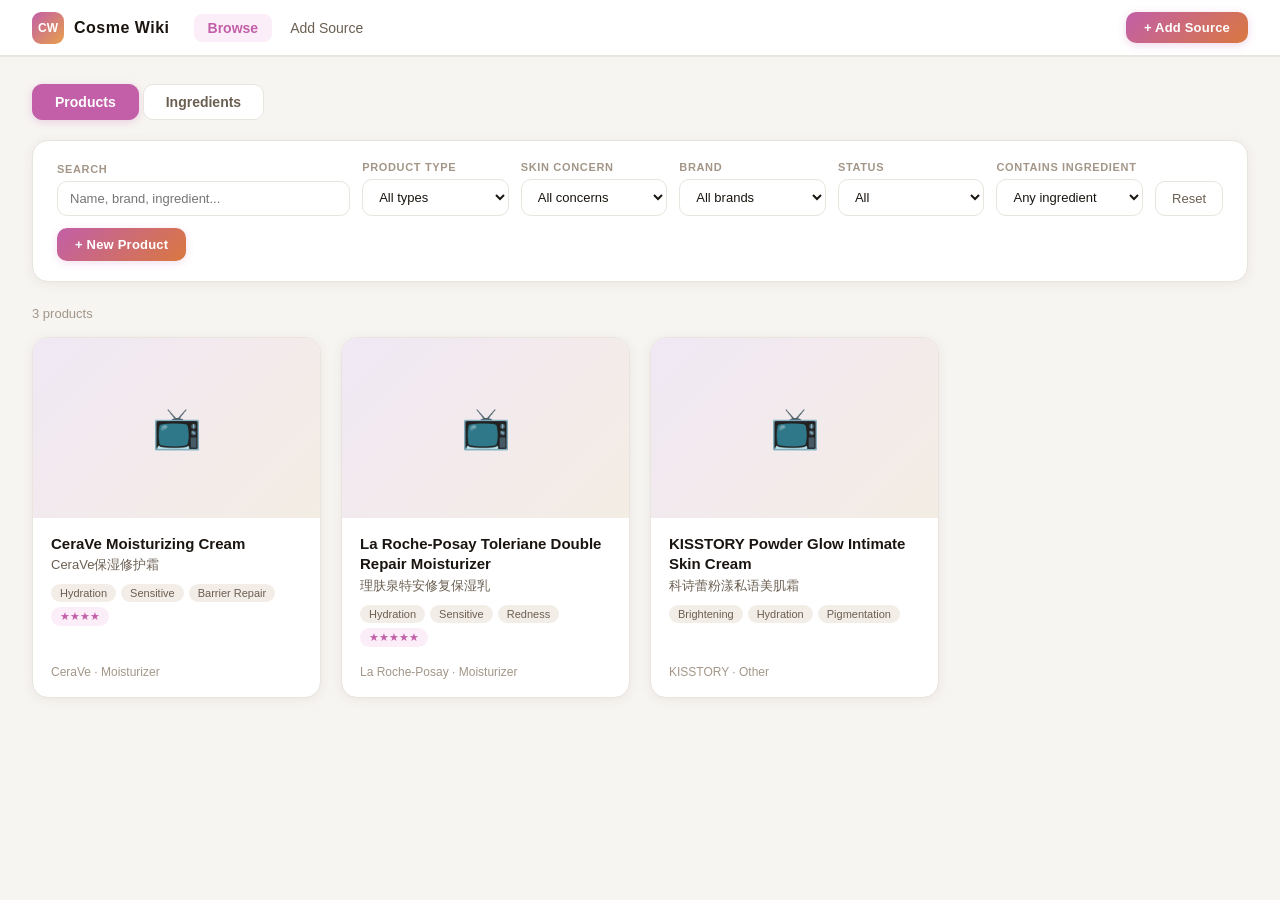
==== commit baf3fd4d: "feat: ingredient grouping in product, have/wishlist on ingredients, used/wishlist on products" ====
--- a/index.html
+++ b/index.html
@@ -38,6 +38,14 @@
       <div class="filter-label">Function</div>
       <select class="filter-select" id="f-func" onchange="applyFilters()"><option value="">All functions</option></select>
     </div>
+    <div class="filter-group" id="f-status-wrap">
+      <div class="filter-label">Status</div>
+      <select class="filter-select" id="f-status" onchange="applyFilters()">
+        <option value="">All</option>
+        <option value="used">Used</option>
+        <option value="wishlist">Wishlist</option>
+      </select>
+    </div>
     <div class="filter-group" id="f-safety-wrap" style="display:none">
       <div class="filter-label">Safety</div>
       <select class="filter-select" id="f-safety" onchange="applyFilters()">
@@ -45,6 +53,14 @@
         <option value="concern">Has concerns</option>
         <option value="allergen">Allergen</option>
         <option value="prohibited">Prohibited somewhere</option>
+      </select>
+    </div>
+    <div class="filter-group" id="f-have-wrap" style="display:none">
+      <div class="filter-label">My stock</div>
+      <select class="filter-select" id="f-have" onchange="applyFilters()">
+        <option value="">All</option>
+        <option value="have">I have it</option>
+        <option value="wishlist">Wishlist</option>
       </select>
     </div>
     <div class="filter-group" id="f-crossref-wrap">
@@ -241,9 +257,11 @@
   document.getElementById('f-type-wrap').style.display = isProd ? '' : 'none';
   document.getElementById('f-concern-wrap').style.display = isProd ? '' : 'none';
   document.getElementById('f-brand-wrap').style.display = isProd ? '' : 'none';
+  document.getElementById('f-status-wrap').style.display = isProd ? '' : 'none';
   document.getElementById('f-crossref-wrap').style.display = isProd ? '' : 'none';
   document.getElementById('f-func-wrap').style.display = isProd ? 'none' : '';
   document.getElementById('f-safety-wrap').style.display = isProd ? 'none' : '';
+  document.getElementById('f-have-wrap').style.display = isProd ? 'none' : '';
   document.getElementById('btn-add-product').style.display = isProd ? '' : 'none';
   document.getElementById('f-search').placeholder = isProd ? 'Name, brand, ingredient...' : 'Name, function, Chinese name...';
   applyFilters();
@@ -255,11 +273,13 @@
     var typeVal = document.getElementById('f-type').value;
     var concernVal = document.getElementById('f-concern').value;
     var brandVal = document.getElementById('f-brand').value;
+    var statusVal = document.getElementById('f-status').value;
     var crossVal = document.getElementById('f-crossref').value;
     var filtered = products.filter(function(p) {
       if (typeVal && p.type !== typeVal) return false;
       if (brandVal && p.brand !== brandVal) return false;
       if (concernVal && !(p.concern_tags || []).includes(concernVal)) return false;
+      if (statusVal && p.status !== statusVal) return false;
       if (crossVal) {
         var ing = ingredients.find(function(i) { return i.id === crossVal; });
         if (!ing) return false;
@@ -276,10 +296,13 @@
   } else {
     var funcVal = document.getElementById('f-func').value;
     var safetyVal = document.getElementById('f-safety').value;
+    var haveVal = document.getElementById('f-have').value;
     var filtered = ingredients.filter(function(ing) {
       if (funcVal && !(ing.function || []).includes(funcVal)) return false;
       if (safetyVal === 'concern' && !ing.concerns_en) return false;
       if (safetyVal === 'allergen' && !ing.allergen) return false;
+      if (haveVal === 'have' && !ing.i_have) return false;
+      if (haveVal === 'wishlist' && !ing.wishlist) return false;
       if (safetyVal === 'prohibited') {
         var ap = ing.approval || {};
         if (ap.EU !== 'prohibited' && ap.USA !== 'prohibited' && ap.China !== 'prohibited') return false;
@@ -305,12 +328,14 @@
     var tags = (p.concern_tags || []).slice(0, 3).map(function(t) { return '<span class="tag">' + escHtml(t) + '</span>'; }).join('');
     var stars = p.my_rating ? '<span class="tag tag-accent">' + '&#9733;'.repeat(p.my_rating) + '</span>' : '';
     var homemadeBadge = p.is_homemade ? '<span class="tag tag-ok" style="font-size:10px;">Homemade</span>' : '';
+    var statusBadge = p.status === 'used' ? '<span class="tag tag-used" style="font-size:10px;">&#10003; Used</span>'
+                    : p.status === 'wishlist' ? '<span class="tag tag-wishlist" style="font-size:10px;">&#9825; Wishlist</span>' : '';
     return '<div class="card" onclick="location.href=\'product.html?id=' + escHtml(p.id) + '\'">' +
       imgHtml +
       '<div class="card-body">' +
         '<div class="card-name">' + escHtml(p.name) + '</div>' +
         (p.name_zh ? '<div class="card-name-zh">' + escHtml(p.name_zh) + '</div>' : '') +
-        '<div class="tags">' + tags + stars + homemadeBadge + '</div>' +
+        '<div class="tags">' + tags + stars + homemadeBadge + statusBadge + '</div>' +
         '<div class="card-brand">' + escHtml(p.brand || '') + ' &middot; ' + escHtml(p.type || '') + '</div>' +
       '</div>' +
     '</div>';
@@ -331,23 +356,24 @@
     var apBadge = Object.keys(ap).length
       ? '<span class="tag ' + (anyProhibited ? 'tag-bad' : anyRestricted ? 'tag-warn' : 'tag-ok') + '">' + (anyProhibited ? 'Prohibited' : anyRestricted ? 'Restricted' : 'Approved') + '</span>'
       : '';
+    var haveBadge = ing.i_have ? '<span class="tag tag-used" style="font-size:10px;">&#10003; Have</span>'
+                  : ing.wishlist ? '<span class="tag tag-wishlist" style="font-size:10px;">&#9825; Wish</span>' : '';
     return '<div class="card" onclick="location.href=\'ingredient.html?id=' + escHtml(ing.id) + '\'">' +
       swatchHtml +
       '<div class="card-body">' +
         '<div class="card-name">' + escHtml(ing.inci_name_en) + '</div>' +
         (ing.name_zh ? '<div class="card-name-zh">' + escHtml(ing.name_zh) + (ing.common_name_en ? ' &middot; ' + escHtml(ing.common_name_en) : '') + '</div>' : '') +
-        '<div class="tags">' + funcs + apBadge + '</div>' +
+        '<div class="tags">' + funcs + apBadge + haveBadge + '</div>' +
       '</div>' +
     '</div>';
   }).join('');
 }
 
 function resetFilters() {
-  ['f-search','f-type','f-concern','f-brand','f-crossref','f-func'].forEach(function(id) {
+  ['f-search','f-type','f-concern','f-brand','f-status','f-crossref','f-func','f-safety','f-have'].forEach(function(id) {
     var el = document.getElementById(id);
     if (el) el.value = '';
   });
-  document.getElementById('f-safety').value = '';
   applyFilters();
 }
 
--- a/assets/style.css
+++ b/assets/style.css
@@ -267,6 +267,8 @@
 .tag-ok { background: #e8f5ee; color: #2e7d52; }
 .tag-bad { background: #fceae8; color: #c03020; }
 .tag-nr { background: #f3f0e8; color: #8b7a40; }
+.tag-used { background: #e8f5ee; color: #2e7d52; font-weight: 600; }
+.tag-wishlist { background: #fceef8; color: #c25fa8; font-weight: 600; }
 
 .card-brand { font-size: 12px; color: var(--muted); margin-top: auto; padding-top: 8px; }
 
@@ -417,6 +419,18 @@
 
 .ingredient-item.no-link { color: var(--text2); }
 .ingredient-idx { color: var(--muted); font-size: 11px; min-width: 22px; }
+
+.ing-group-header {
+  font-size: 10px;
+  font-weight: 700;
+  text-transform: uppercase;
+  letter-spacing: 0.08em;
+  color: var(--muted);
+  padding: 12px 12px 4px;
+  border-top: 1px solid var(--border);
+  margin-top: 4px;
+}
+.ing-group-first { border-top: none; margin-top: 0; padding-top: 0; }
 
 .ing-name-block { display: flex; align-items: baseline; flex-wrap: wrap; gap: 4px; flex: 1; min-width: 0; }
 .ing-unlinked { color: var(--text2); }
